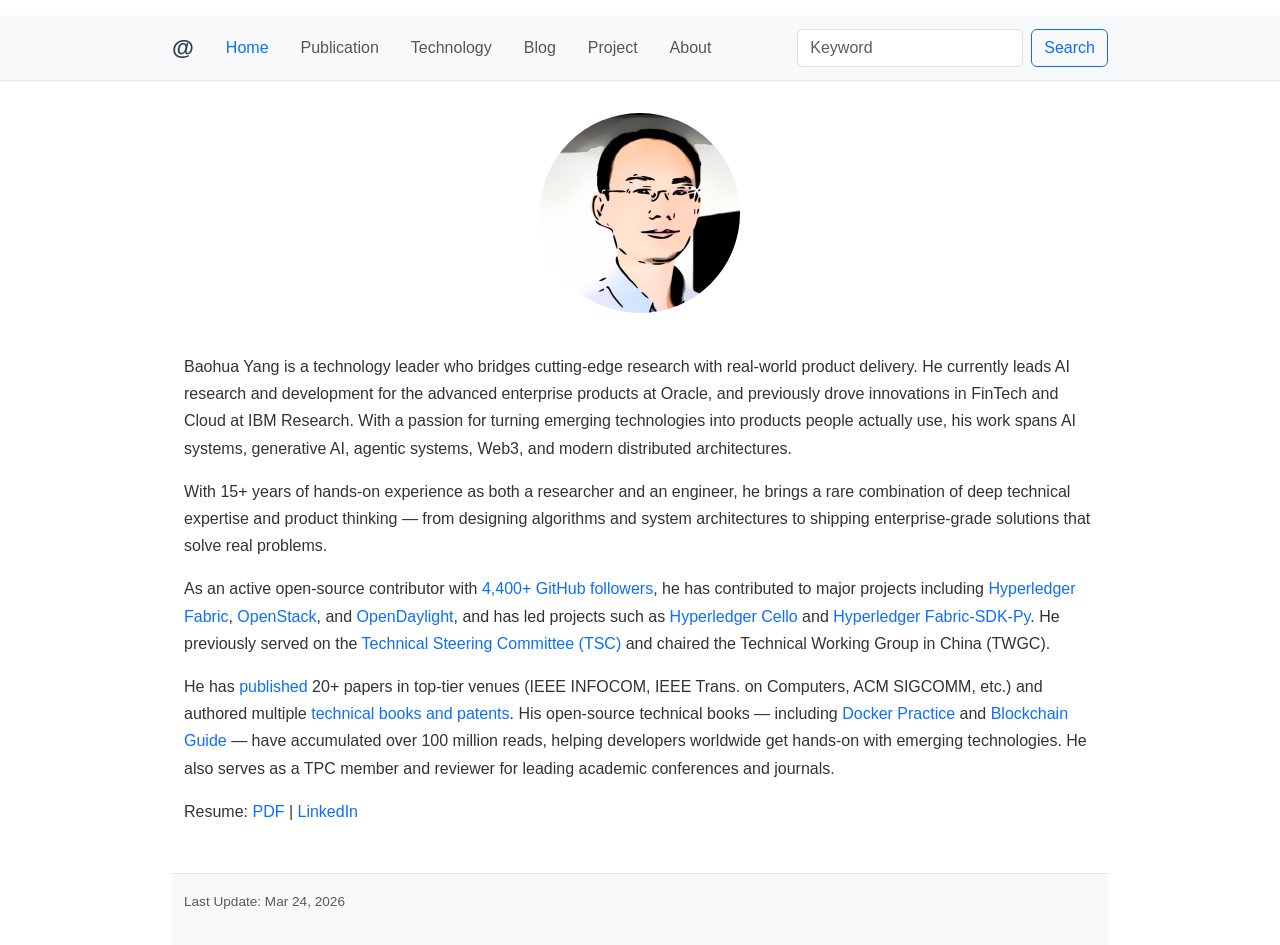
==== index.html @ 92fc4383 "Minor update" ====
<!DOCTYPE html>
<html lang="en">

<head>

    <meta charset="utf-8">
    <meta http-equiv="X-UA-Compatible" content="IE=edge">
    <meta name="viewport" content="width=device-width, initial-scale=1">
    <meta name="description" content="Baohua Yang - Bridging research and product innovation in AI, Agentic Systems, Blockchain and Fintech">
    <meta name="author" content="Baohua Yang">

    <title>Baohua Yang - AI, Product & Engineering</title>

    <!-- Bootstrap 5 CSS -->
    <link href="https://cdn.jsdelivr.net/npm/bootstrap@5.3.2/dist/css/bootstrap.min.css" rel="stylesheet"
        integrity="sha384-T3c6CoIi6uLrA9TneNEoa7RxnatzjcDSCmG1MXxSR1GAsXEV/Dwwykc2MPK8M2HN" crossorigin="anonymous">

    <!-- Custom styles for this template -->
    <link href="navbar.css" rel="stylesheet">
    <!-- Custom styles for this template -->
    <link href="sticky-footer-navbar.css" rel="stylesheet">

</head>

<!-- The #page-top ID is part of the scrolling feature - the data-bs-spy and data-bs-target are part of the built-in Bootstrap scrollspy function -->

<body id="page-top" data-bs-spy="scroll" data-bs-target="#navbar">

    <!-- Static navbar -->
    <nav class="navbar navbar-expand-lg navbar-light bg-light">
        <div class="container">
            <a class="navbar-brand" href="#">@</a>
            <button class="navbar-toggler" type="button" data-bs-toggle="collapse" data-bs-target="#navbar"
                aria-controls="navbar" aria-expanded="false" aria-label="Toggle navigation">
                <span class="navbar-toggler-icon"></span>
            </button>
            <div id="navbar" class="collapse navbar-collapse">
                <ul class="navbar-nav me-auto mb-2 mb-lg-0">
                    <li class="nav-item"><a class="nav-link active" aria-current="page" href="index.html">Home</a></li>
                    <li class="nav-item"><a class="nav-link" href="publication.html">Publication</a></li>
                    <li class="nav-item"><a class="nav-link" href="tech.html">Technology</a></li>
                    <li class="nav-item"><a class="nav-link" href="https://yeasy.blogspot.com/" target="_blank">Blog</a>
                    </li>
                    <li class="nav-item"><a class="nav-link" href="https://github.com/yeasy" target="_blank">Project</a>
                    </li>
                    <li class="nav-item"><a class="nav-link" href="about.html">About</a></li>
                </ul>
                <form class="d-flex" role="search" action="https://www.google.com/search" method="GET" target="_blank">
                    <input type="hidden" name="sitesearch" value="yeasy.github.io">
                    <input class="form-control me-2" type="search" name="q" placeholder="Keyword" aria-label="Search">
                    <button class="btn btn-outline-success" type="submit">Search</button>
                </form>
            </div><!--/.nav-collapse -->
        </div><!--/.container-fluid -->
    </nav>

    <!-- Begin page content -->
    <div class="container">
        <div class="page-header">
            <img src="img/me.png" class="img-fluid">
        </div>
        <div class="container">
            <p>
                Baohua Yang is a technology leader who bridges cutting-edge research with real-world product delivery. He currently leads AI research and development for the advanced enterprise products at Oracle, and previously drove innovations in FinTech and Cloud at IBM Research. With a passion for turning emerging technologies into products people actually use, his work spans AI systems, generative AI, agentic systems, Web3, and modern distributed architectures.
            </p>
            <p>
                With 15+ years of hands-on experience as both a researcher and an engineer, he brings a rare combination of deep technical expertise and product thinking — from designing algorithms and system architectures to shipping enterprise-grade solutions that solve real problems.
            </p>
            <p>
                As an active open-source contributor with <a href="https://github.com/yeasy">4,400+ GitHub followers</a>, he has contributed to major projects including <a href="https://www.hyperledger.org">Hyperledger Fabric</a>, <a href="https://openstack.org">OpenStack</a>, and <a href="https://opendaylight.org">OpenDaylight</a>, and has led projects such as <a href="https://github.com/hyperledger/cello">Hyperledger Cello</a> and <a href="https://github.com/hyperledger/fabric-sdk-py">Hyperledger Fabric-SDK-Py</a>. He previously served on the <a href="https://www.hyperledger.org/about/leadership">Technical Steering Committee (TSC)</a> and chaired the Technical Working Group in China (TWGC).
            </p>
            <p>
                He has <a href="https://scholar.google.com/citations?user=Lu8ceFIAAAAJ">published</a> 20+ papers in top-tier venues (IEEE INFOCOM, IEEE Trans. on Computers, ACM SIGCOMM, etc.) and authored multiple <a href="publication.html">technical books and patents</a>. His open-source technical books — including <a href="https://github.com/yeasy/docker_practice">Docker Practice</a> and <a href="https://github.com/yeasy/blockchain_guide">Blockchain Guide</a> — have accumulated over 100 million reads, helping developers worldwide get hands-on with emerging technologies. He also serves as a TPC member and reviewer for leading academic conferences and journals.
            </p>
            <p>
                Resume: <a href="personal/cv_en.pdf">PDF</a> | <a href="https://www.linkedin.com/in/baohua">LinkedIn</a>
            </p>
        </div>
        <footer class="footer mt-auto py-3 bg-light">
            <div class="container">
                <p class="text-muted">Last Update: Mar 24, 2026</p>
            </div>
            <div class="container">
                <!-- Start of StatCounter Code -->
                <script type="text/javascript">
                    var sc_project = 4818950; var sc_invisible = 0; var sc_partition = 54; var sc_click_stat = 1; var sc_security = "b75e3067"; </script>
                <script type="text/javascript" src="https://www.statcounter.com/counter/counter.js" async></script>
                <noscript>
                    <div class="statcounter"><a title="customisable counter"
                            href="https://www.statcounter.com/free_hit_counter.html" target="_blank"><img
                                class="statcounter" src="https://c.statcounter.com/4818950/0/b75e3067/0/" alt="customisable
counter"></a></div>
                </noscript>
                <!-- End of StatCounter Code -->
            </div>
        </footer>
    </div>

    <!-- Bootstrap 5 Bundle with Popper -->
    <script src="https://cdn.jsdelivr.net/npm/bootstrap@5.3.2/dist/js/bootstrap.bundle.min.js"
        integrity="sha384-C6RzsynM9kWDrMNeT87bh95OGNyZPhcTNXj1NW7RuBCsyN/o0jlpcV8Qyq46cDfL"
        crossorigin="anonymous"></script>

</body>

</html>
---- navbar.css ----
/* Custom navbar styles */
.navbar {
    border-bottom: 1px solid #e7e7e7;
    box-shadow: 0 1px 3px rgba(0, 0, 0, 0.05);
}

.navbar-brand {
    font-weight: 700;
    font-size: 1.4rem;
    color: #2c3e50 !important;
}

.nav-link {
    font-weight: 500;
    color: #555 !important;
    transition: color 0.2s ease;
    padding: 0.5rem 1rem !important;
}

.nav-link:hover,
.nav-link.active {
    color: #0d6efd !important;
}

.navbar .btn-outline-success {
    border-color: #0d6efd;
    color: #0d6efd;
}

.navbar .btn-outline-success:hover {
    background-color: #0d6efd;
    color: #fff;
}
---- sticky-footer-navbar.css ----
/* Sticky footer and general page styles */
html {
    position: relative;
    min-height: 100%;
}

body {
    font-family: -apple-system, BlinkMacSystemFont, "Segoe UI", Roboto, "Helvetica Neue", Arial, sans-serif;
    color: #333;
    line-height: 1.7;
    padding-top: 1rem;
}

/* Main content area */
.container {
    max-width: 960px;
}

.page-header {
    padding: 2rem 0 1rem;
}

.page-header img {
    max-width: 200px;
    border-radius: 50%;
    display: block;
    margin: 0 auto 1.5rem;
}

/* Cards */
.card {
    border-radius: 8px;
    box-shadow: 0 2px 8px rgba(0, 0, 0, 0.06);
    transition: box-shadow 0.2s ease;
}

.card:hover {
    box-shadow: 0 4px 16px rgba(0, 0, 0, 0.1);
}

.card-header h2 {
    margin: 0;
    font-size: 1.4rem;
    font-weight: 600;
}

.card-body strong {
    color: #2c3e50;
}

.card-body ul {
    margin-bottom: 1rem;
}

/* Links */
a {
    color: #0d6efd;
    text-decoration: none;
    transition: color 0.2s ease;
}

a:hover {
    color: #0a58ca;
    text-decoration: underline;
}

/* Buttons */
.btn-xs {
    padding: 0.15rem 0.5rem;
    font-size: 0.8rem;
}

/* Footer */
.footer {
    margin-top: 3rem !important;
    border-top: 1px solid #e7e7e7;
}

.footer .text-muted {
    font-size: 0.85rem;
}

/* Blockquotes / italics intro */
.container > p > i {
    font-size: 1.1rem;
    color: #6c757d;
    display: block;
    padding: 0.5rem 0 1rem;
    border-left: 3px solid #0d6efd;
    padding-left: 1rem;
}

/* Address styling in About page */
address {
    font-style: normal;
    line-height: 1.8;
}

/* Responsive adjustments */
@media (max-width: 768px) {
    .page-header img {
        max-width: 150px;
    }

    .card-header h2 {
        font-size: 1.2rem;
    }
}
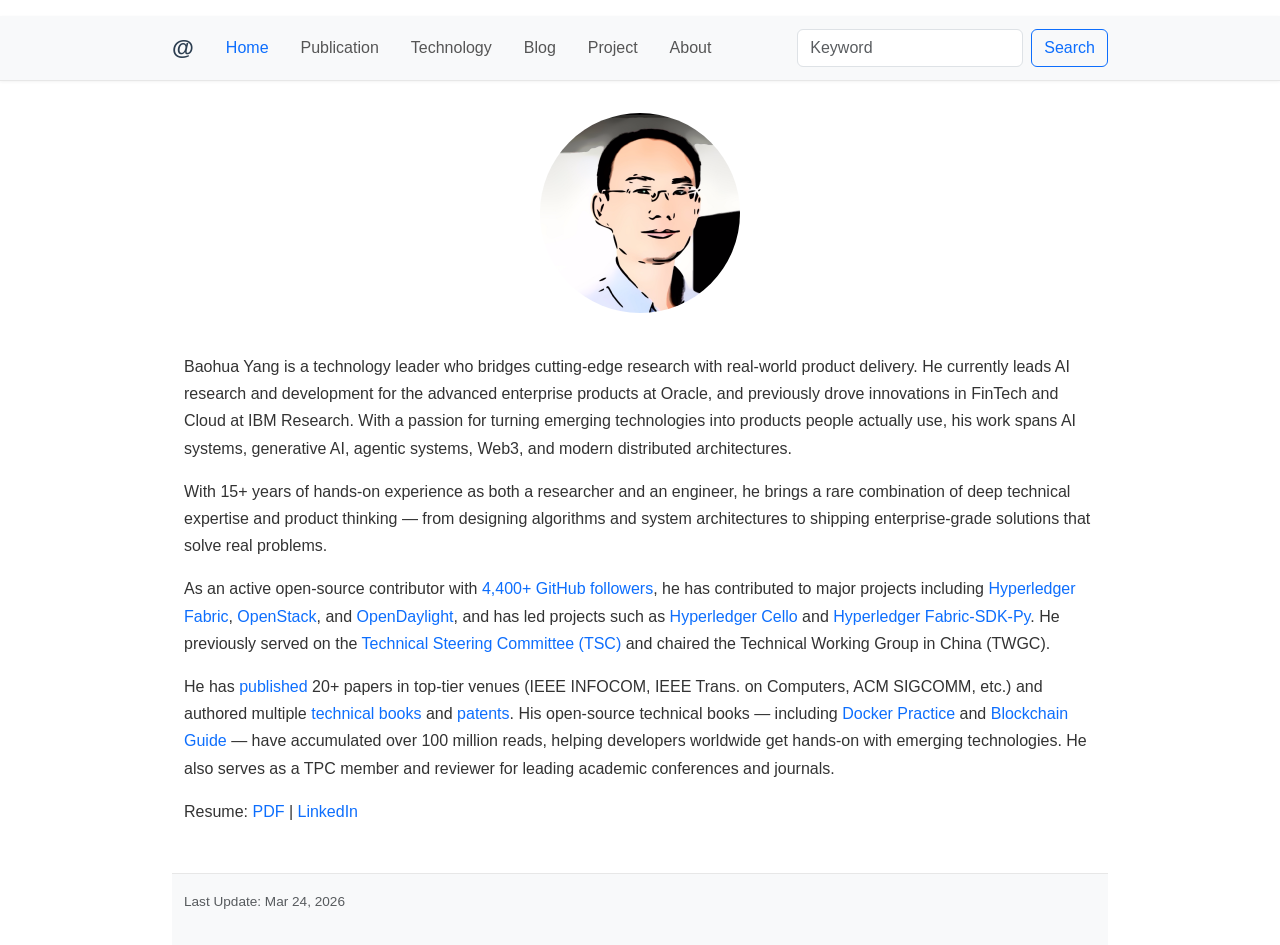
==== commit a54fe53f: "Add patent list with verified grant numbers" ====
--- a/index.html
+++ b/index.html
@@ -70,7 +70,7 @@
                 As an active open-source contributor with <a href="https://github.com/yeasy">4,400+ GitHub followers</a>, he has contributed to major projects including <a href="https://www.hyperledger.org">Hyperledger Fabric</a>, <a href="https://openstack.org">OpenStack</a>, and <a href="https://opendaylight.org">OpenDaylight</a>, and has led projects such as <a href="https://github.com/hyperledger/cello">Hyperledger Cello</a> and <a href="https://github.com/hyperledger/fabric-sdk-py">Hyperledger Fabric-SDK-Py</a>. He previously served on the <a href="https://www.hyperledger.org/about/leadership">Technical Steering Committee (TSC)</a> and chaired the Technical Working Group in China (TWGC).
             </p>
             <p>
-                He has <a href="https://scholar.google.com/citations?user=Lu8ceFIAAAAJ">published</a> 20+ papers in top-tier venues (IEEE INFOCOM, IEEE Trans. on Computers, ACM SIGCOMM, etc.) and authored multiple <a href="publication.html">technical books and patents</a>. His open-source technical books — including <a href="https://github.com/yeasy/docker_practice">Docker Practice</a> and <a href="https://github.com/yeasy/blockchain_guide">Blockchain Guide</a> — have accumulated over 100 million reads, helping developers worldwide get hands-on with emerging technologies. He also serves as a TPC member and reviewer for leading academic conferences and journals.
+                He has <a href="https://scholar.google.com/citations?user=Lu8ceFIAAAAJ">published</a> 20+ papers in top-tier venues (IEEE INFOCOM, IEEE Trans. on Computers, ACM SIGCOMM, etc.) and authored multiple <a href="publication.html">technical books</a> and <a href="patents.html">patents</a>. His open-source technical books — including <a href="https://github.com/yeasy/docker_practice">Docker Practice</a> and <a href="https://github.com/yeasy/blockchain_guide">Blockchain Guide</a> — have accumulated over 100 million reads, helping developers worldwide get hands-on with emerging technologies. He also serves as a TPC member and reviewer for leading academic conferences and journals.
             </p>
             <p>
                 Resume: <a href="personal/cv_en.pdf">PDF</a> | <a href="https://www.linkedin.com/in/baohua">LinkedIn</a>
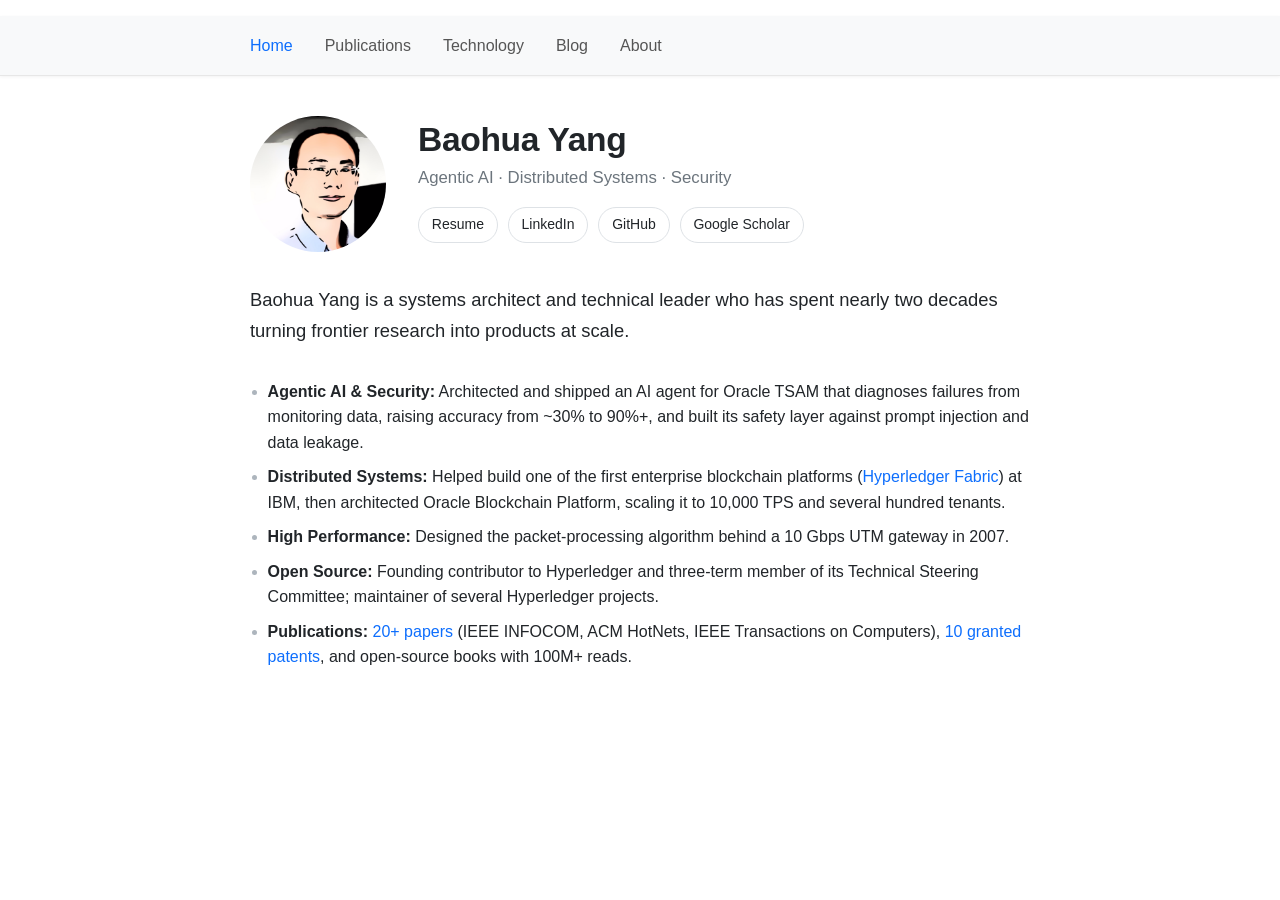
==== commit 28944ebf: "Rewrite homepage bio, update resume, move patents to publications, and tidy site navigation" ====
--- a/index.html
+++ b/index.html
@@ -6,10 +6,16 @@
     <meta charset="utf-8">
     <meta http-equiv="X-UA-Compatible" content="IE=edge">
     <meta name="viewport" content="width=device-width, initial-scale=1">
-    <meta name="description" content="Baohua Yang - Bridging research and product innovation in AI, Agentic Systems, Blockchain and Fintech">
+    <meta name="description" content="Baohua Yang is a systems architect and technical leader in agentic AI, distributed systems, and security.">
     <meta name="author" content="Baohua Yang">
+    <meta property="og:type" content="profile">
+    <meta property="og:title" content="Baohua Yang - Systems Architect &amp; Technical Leader">
+    <meta property="og:description" content="Systems architect and technical leader who has spent nearly two decades turning frontier research into products at scale.">
+    <meta property="og:url" content="https://yeasy.github.io/">
+    <meta property="og:image" content="https://yeasy.github.io/img/me.png">
+    <meta name="twitter:card" content="summary">
 
-    <title>Baohua Yang - AI, Product & Engineering</title>
+    <title>Baohua Yang - Systems Architect &amp; Technical Leader</title>
 
     <!-- Bootstrap 5 CSS -->
     <link href="https://cdn.jsdelivr.net/npm/bootstrap@5.3.2/dist/css/bootstrap.min.css" rel="stylesheet"
@@ -19,7 +25,26 @@
     <link href="navbar.css" rel="stylesheet">
     <!-- Custom styles for this template -->
     <link href="sticky-footer-navbar.css" rel="stylesheet">
+    <link rel="icon" href="favicon.svg" type="image/svg+xml">
 
+    <style>
+        .profile { max-width: 780px; margin: 2.5rem auto 3rem; color: #212529; }
+        .profile-head { display: flex; align-items: center; gap: 2rem; margin-bottom: 2rem; }
+        .profile-head .avatar { width: 136px; height: 136px; border-radius: 50%; object-fit: cover; flex-shrink: 0; }
+        .profile-head h1 { font-size: 2.1rem; font-weight: 600; letter-spacing: -.01em; margin: 0 0 .25rem; }
+        .profile-head .tagline { color: #6c757d; font-size: 1.05rem; margin: 0 0 .9rem; }
+        .profile-head .tagline span { white-space: nowrap; }
+        .profile-links a { display: inline-block; font-size: .875rem; padding: .3rem .8rem; margin: 0 .35rem .35rem 0;
+            border: 1px solid #dee2e6; border-radius: 999px; color: #212529; text-decoration: none; }
+        .profile-links a:hover { border-color: #0d6efd; color: #0d6efd; }
+        .profile .summary { font-size: 1.15rem; line-height: 1.7; margin-bottom: 2rem; }
+        .highlights { padding-left: 1.1rem; margin: 0; }
+        .highlights li { margin-bottom: .55rem; line-height: 1.6; }
+        .highlights li::marker { color: #adb5bd; }
+        @media (max-width: 640px) {
+            .profile-head { flex-direction: column; text-align: center; gap: 1rem; }
+        }
+    </style>
 </head>
 
 <!-- The #page-top ID is part of the scrolling feature - the data-bs-spy and data-bs-target are part of the built-in Bootstrap scrollspy function -->
@@ -29,61 +54,55 @@
     <!-- Static navbar -->
     <nav class="navbar navbar-expand-lg navbar-light bg-light">
         <div class="container">
-            <a class="navbar-brand" href="#">@</a>
-            <button class="navbar-toggler" type="button" data-bs-toggle="collapse" data-bs-target="#navbar"
+            <button class="navbar-toggler ms-auto" type="button" data-bs-toggle="collapse" data-bs-target="#navbar"
                 aria-controls="navbar" aria-expanded="false" aria-label="Toggle navigation">
                 <span class="navbar-toggler-icon"></span>
             </button>
             <div id="navbar" class="collapse navbar-collapse">
                 <ul class="navbar-nav me-auto mb-2 mb-lg-0">
                     <li class="nav-item"><a class="nav-link active" aria-current="page" href="index.html">Home</a></li>
-                    <li class="nav-item"><a class="nav-link" href="publication.html">Publication</a></li>
+                    <li class="nav-item"><a class="nav-link" href="publication.html">Publications</a></li>
                     <li class="nav-item"><a class="nav-link" href="tech.html">Technology</a></li>
-                    <li class="nav-item"><a class="nav-link" href="https://yeasy.blogspot.com/" target="_blank">Blog</a>
-                    </li>
-                    <li class="nav-item"><a class="nav-link" href="https://github.com/yeasy" target="_blank">Project</a>
+                    <li class="nav-item"><a class="nav-link" href="https://yeasy.blogspot.com/" target="_blank" rel="noopener">Blog</a>
                     </li>
                     <li class="nav-item"><a class="nav-link" href="about.html">About</a></li>
                 </ul>
-                <form class="d-flex" role="search" action="https://www.google.com/search" method="GET" target="_blank">
-                    <input type="hidden" name="sitesearch" value="yeasy.github.io">
-                    <input class="form-control me-2" type="search" name="q" placeholder="Keyword" aria-label="Search">
-                    <button class="btn btn-outline-success" type="submit">Search</button>
-                </form>
             </div><!--/.nav-collapse -->
         </div><!--/.container-fluid -->
     </nav>
 
     <!-- Begin page content -->
     <div class="container">
-        <div class="page-header">
-            <img src="img/me.png" class="img-fluid">
+        <div class="profile">
+            <header class="profile-head">
+                <img src="img/me.png" class="avatar" alt="Baohua Yang">
+                <div>
+                    <h1>Baohua Yang</h1>
+                    <p class="tagline"><span>Agentic AI</span> &middot; <span>Distributed Systems</span> &middot; <span>Security</span></p>
+                    <div class="profile-links">
+                        <a href="personal/cv_en.pdf" target="_blank" rel="noopener">Resume</a>
+                        <a href="https://www.linkedin.com/in/baohua" target="_blank" rel="noopener">LinkedIn</a>
+                        <a href="https://github.com/yeasy" target="_blank" rel="noopener">GitHub</a>
+                        <a href="https://scholar.google.com/citations?user=Lu8ceFIAAAAJ" target="_blank" rel="noopener">Google Scholar</a>
+                    </div>
+                </div>
+            </header>
+            <p class="summary">
+                Baohua Yang is a systems architect and technical leader who has spent nearly two decades turning frontier research into products at scale.
+            </p>
+            <ul class="highlights">
+                <li><strong>Agentic AI &amp; Security:</strong> Architected and shipped an AI agent for Oracle TSAM that diagnoses failures from monitoring data, raising accuracy from ~30% to 90%+, and built its safety layer against prompt injection and data leakage.</li>
+                <li><strong>Distributed Systems:</strong> Helped build one of the first enterprise blockchain platforms (<a href="https://www.lfdecentralizedtrust.org/projects/fabric" target="_blank" rel="noopener">Hyperledger Fabric</a>) at IBM, then architected Oracle Blockchain Platform, scaling it to 10,000 TPS and several hundred tenants.</li>
+                <li><strong>High Performance:</strong> Designed the packet-processing algorithm behind a 10 Gbps UTM gateway in 2007.</li>
+                <li><strong>Open Source:</strong> Founding contributor to Hyperledger and three-term member of its Technical Steering Committee; maintainer of several Hyperledger projects.</li>
+                <li><strong>Publications:</strong> <a href="publication.html#papers">20+ papers</a> (IEEE INFOCOM, ACM HotNets, IEEE Transactions on Computers), <a href="publication.html#patents">10 granted patents</a>, and open-source books with 100M+ reads.</li>
+            </ul>
         </div>
-        <div class="container">
-            <p>
-                Baohua Yang is a technology leader who bridges cutting-edge research with real-world product delivery. He currently leads AI research and development for the advanced enterprise products at Oracle, and previously drove innovations in FinTech and Cloud at IBM Research. With a passion for turning emerging technologies into products people actually use, his work spans AI systems, generative AI, agentic systems, Web3, and modern distributed architectures.
-            </p>
-            <p>
-                With 15+ years of hands-on experience as both a researcher and an engineer, he brings a rare combination of deep technical expertise and product thinking — from designing algorithms and system architectures to shipping enterprise-grade solutions that solve real problems.
-            </p>
-            <p>
-                As an active open-source contributor with <a href="https://github.com/yeasy">4,400+ GitHub followers</a>, he has contributed to major projects including <a href="https://www.hyperledger.org">Hyperledger Fabric</a>, <a href="https://openstack.org">OpenStack</a>, and <a href="https://opendaylight.org">OpenDaylight</a>, and has led projects such as <a href="https://github.com/hyperledger/cello">Hyperledger Cello</a> and <a href="https://github.com/hyperledger/fabric-sdk-py">Hyperledger Fabric-SDK-Py</a>. He previously served on the <a href="https://www.hyperledger.org/about/leadership">Technical Steering Committee (TSC)</a> and chaired the Technical Working Group in China (TWGC).
-            </p>
-            <p>
-                He has <a href="https://scholar.google.com/citations?user=Lu8ceFIAAAAJ">published</a> 20+ papers in top-tier venues (IEEE INFOCOM, IEEE Trans. on Computers, ACM SIGCOMM, etc.) and authored multiple <a href="publication.html">technical books</a> and <a href="patents.html">patents</a>. His open-source technical books — including <a href="https://github.com/yeasy/docker_practice">Docker Practice</a> and <a href="https://github.com/yeasy/blockchain_guide">Blockchain Guide</a> — have accumulated over 100 million reads, helping developers worldwide get hands-on with emerging technologies. He also serves as a TPC member and reviewer for leading academic conferences and journals.
-            </p>
-            <p>
-                Resume: <a href="personal/cv_en.pdf">PDF</a> | <a href="https://www.linkedin.com/in/baohua">LinkedIn</a>
-            </p>
-        </div>
-        <footer class="footer mt-auto py-3 bg-light">
-            <div class="container">
-                <p class="text-muted">Last Update: Mar 24, 2026</p>
-            </div>
+        <footer>
             <div class="container">
                 <!-- Start of StatCounter Code -->
                 <script type="text/javascript">
-                    var sc_project = 4818950; var sc_invisible = 0; var sc_partition = 54; var sc_click_stat = 1; var sc_security = "b75e3067"; </script>
+                    var sc_project = 4818950; var sc_invisible = 1; var sc_partition = 54; var sc_click_stat = 1; var sc_security = "b75e3067"; </script>
                 <script type="text/javascript" src="https://www.statcounter.com/counter/counter.js" async></script>
                 <noscript>
                     <div class="statcounter"><a title="customisable counter"
--- a/navbar.css
+++ b/navbar.css
@@ -2,12 +2,6 @@
 .navbar {
     border-bottom: 1px solid #e7e7e7;
     box-shadow: 0 1px 3px rgba(0, 0, 0, 0.05);
-}
-
-.navbar-brand {
-    font-weight: 700;
-    font-size: 1.4rem;
-    color: #2c3e50 !important;
 }
 
 .nav-link {
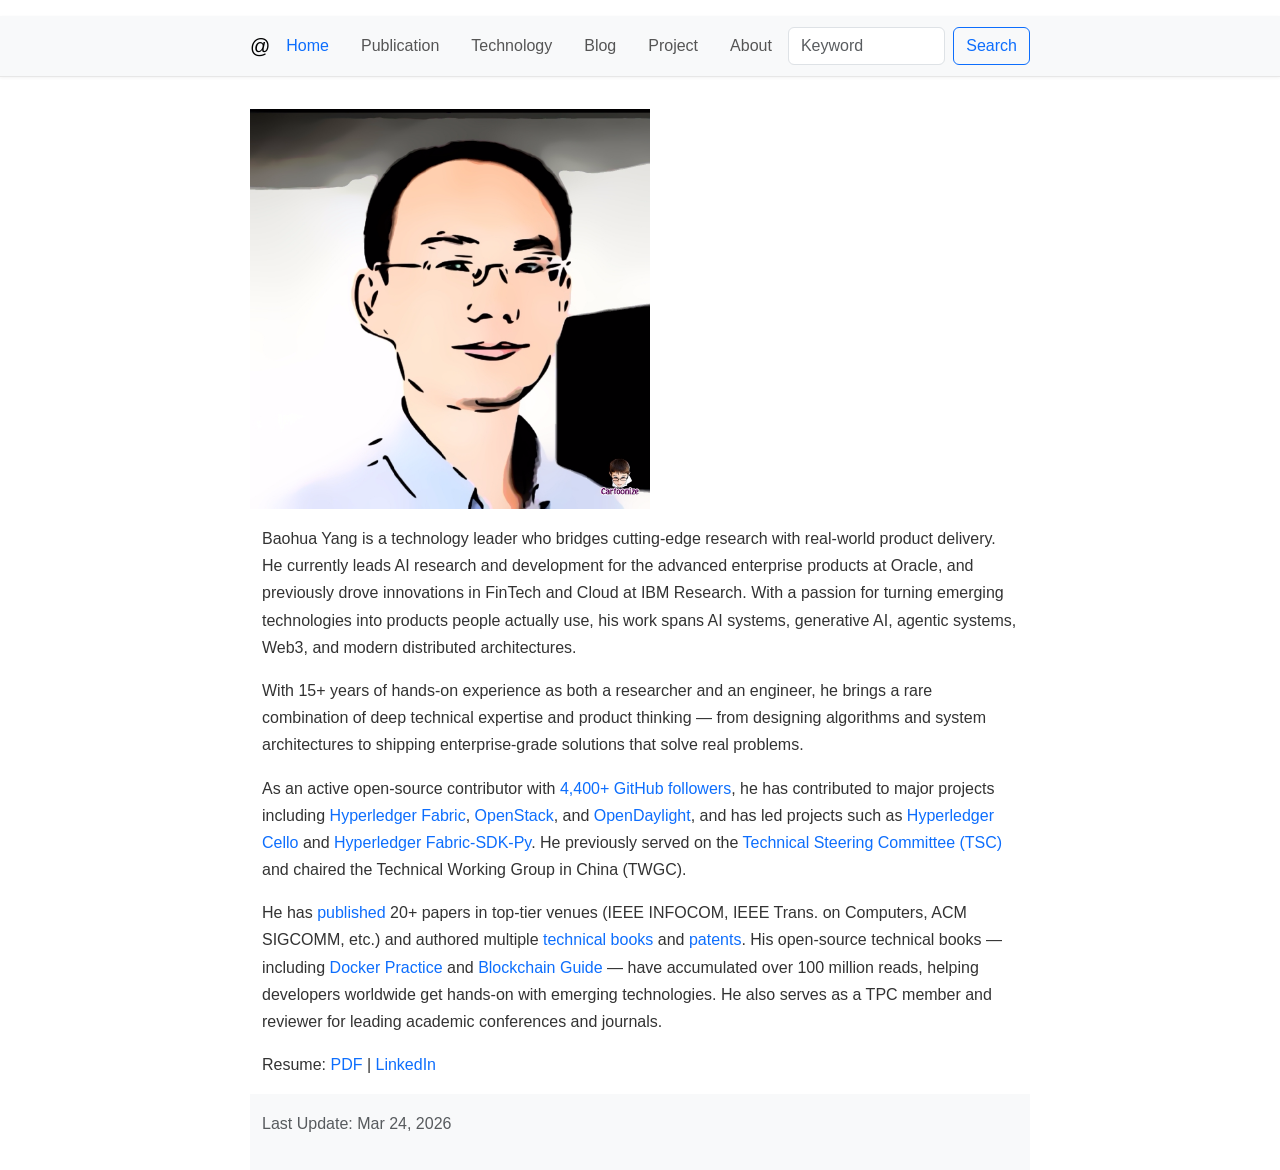
==== commit 769f8ac7: "Integrate patent list into publications page" ====
--- a/index.html
+++ b/index.html
@@ -6,16 +6,10 @@
     <meta charset="utf-8">
     <meta http-equiv="X-UA-Compatible" content="IE=edge">
     <meta name="viewport" content="width=device-width, initial-scale=1">
-    <meta name="description" content="Baohua Yang is a systems architect and technical leader in agentic AI, distributed systems, and security.">
+    <meta name="description" content="Baohua Yang - Bridging research and product innovation in AI, Agentic Systems, Blockchain and Fintech">
     <meta name="author" content="Baohua Yang">
-    <meta property="og:type" content="profile">
-    <meta property="og:title" content="Baohua Yang - Systems Architect &amp; Technical Leader">
-    <meta property="og:description" content="Systems architect and technical leader who has spent nearly two decades turning frontier research into products at scale.">
-    <meta property="og:url" content="https://yeasy.github.io/">
-    <meta property="og:image" content="https://yeasy.github.io/img/me.png">
-    <meta name="twitter:card" content="summary">
 
-    <title>Baohua Yang - Systems Architect &amp; Technical Leader</title>
+    <title>Baohua Yang - AI, Product & Engineering</title>
 
     <!-- Bootstrap 5 CSS -->
     <link href="https://cdn.jsdelivr.net/npm/bootstrap@5.3.2/dist/css/bootstrap.min.css" rel="stylesheet"
@@ -25,26 +19,7 @@
     <link href="navbar.css" rel="stylesheet">
     <!-- Custom styles for this template -->
     <link href="sticky-footer-navbar.css" rel="stylesheet">
-    <link rel="icon" href="favicon.svg" type="image/svg+xml">
 
-    <style>
-        .profile { max-width: 780px; margin: 2.5rem auto 3rem; color: #212529; }
-        .profile-head { display: flex; align-items: center; gap: 2rem; margin-bottom: 2rem; }
-        .profile-head .avatar { width: 136px; height: 136px; border-radius: 50%; object-fit: cover; flex-shrink: 0; }
-        .profile-head h1 { font-size: 2.1rem; font-weight: 600; letter-spacing: -.01em; margin: 0 0 .25rem; }
-        .profile-head .tagline { color: #6c757d; font-size: 1.05rem; margin: 0 0 .9rem; }
-        .profile-head .tagline span { white-space: nowrap; }
-        .profile-links a { display: inline-block; font-size: .875rem; padding: .3rem .8rem; margin: 0 .35rem .35rem 0;
-            border: 1px solid #dee2e6; border-radius: 999px; color: #212529; text-decoration: none; }
-        .profile-links a:hover { border-color: #0d6efd; color: #0d6efd; }
-        .profile .summary { font-size: 1.15rem; line-height: 1.7; margin-bottom: 2rem; }
-        .highlights { padding-left: 1.1rem; margin: 0; }
-        .highlights li { margin-bottom: .55rem; line-height: 1.6; }
-        .highlights li::marker { color: #adb5bd; }
-        @media (max-width: 640px) {
-            .profile-head { flex-direction: column; text-align: center; gap: 1rem; }
-        }
-    </style>
 </head>
 
 <!-- The #page-top ID is part of the scrolling feature - the data-bs-spy and data-bs-target are part of the built-in Bootstrap scrollspy function -->
@@ -54,55 +29,61 @@
     <!-- Static navbar -->
     <nav class="navbar navbar-expand-lg navbar-light bg-light">
         <div class="container">
-            <button class="navbar-toggler ms-auto" type="button" data-bs-toggle="collapse" data-bs-target="#navbar"
+            <a class="navbar-brand" href="#">@</a>
+            <button class="navbar-toggler" type="button" data-bs-toggle="collapse" data-bs-target="#navbar"
                 aria-controls="navbar" aria-expanded="false" aria-label="Toggle navigation">
                 <span class="navbar-toggler-icon"></span>
             </button>
             <div id="navbar" class="collapse navbar-collapse">
                 <ul class="navbar-nav me-auto mb-2 mb-lg-0">
                     <li class="nav-item"><a class="nav-link active" aria-current="page" href="index.html">Home</a></li>
-                    <li class="nav-item"><a class="nav-link" href="publication.html">Publications</a></li>
+                    <li class="nav-item"><a class="nav-link" href="publication.html">Publication</a></li>
                     <li class="nav-item"><a class="nav-link" href="tech.html">Technology</a></li>
-                    <li class="nav-item"><a class="nav-link" href="https://yeasy.blogspot.com/" target="_blank" rel="noopener">Blog</a>
+                    <li class="nav-item"><a class="nav-link" href="https://yeasy.blogspot.com/" target="_blank">Blog</a>
+                    </li>
+                    <li class="nav-item"><a class="nav-link" href="https://github.com/yeasy" target="_blank">Project</a>
                     </li>
                     <li class="nav-item"><a class="nav-link" href="about.html">About</a></li>
                 </ul>
+                <form class="d-flex" role="search" action="https://www.google.com/search" method="GET" target="_blank">
+                    <input type="hidden" name="sitesearch" value="yeasy.github.io">
+                    <input class="form-control me-2" type="search" name="q" placeholder="Keyword" aria-label="Search">
+                    <button class="btn btn-outline-success" type="submit">Search</button>
+                </form>
             </div><!--/.nav-collapse -->
         </div><!--/.container-fluid -->
     </nav>
 
     <!-- Begin page content -->
     <div class="container">
-        <div class="profile">
-            <header class="profile-head">
-                <img src="img/me.png" class="avatar" alt="Baohua Yang">
-                <div>
-                    <h1>Baohua Yang</h1>
-                    <p class="tagline"><span>Agentic AI</span> &middot; <span>Distributed Systems</span> &middot; <span>Security</span></p>
-                    <div class="profile-links">
-                        <a href="personal/cv_en.pdf" target="_blank" rel="noopener">Resume</a>
-                        <a href="https://www.linkedin.com/in/baohua" target="_blank" rel="noopener">LinkedIn</a>
-                        <a href="https://github.com/yeasy" target="_blank" rel="noopener">GitHub</a>
-                        <a href="https://scholar.google.com/citations?user=Lu8ceFIAAAAJ" target="_blank" rel="noopener">Google Scholar</a>
-                    </div>
-                </div>
-            </header>
-            <p class="summary">
-                Baohua Yang is a systems architect and technical leader who has spent nearly two decades turning frontier research into products at scale.
+        <div class="page-header">
+            <img src="img/me.png" class="img-fluid">
+        </div>
+        <div class="container">
+            <p>
+                Baohua Yang is a technology leader who bridges cutting-edge research with real-world product delivery. He currently leads AI research and development for the advanced enterprise products at Oracle, and previously drove innovations in FinTech and Cloud at IBM Research. With a passion for turning emerging technologies into products people actually use, his work spans AI systems, generative AI, agentic systems, Web3, and modern distributed architectures.
             </p>
-            <ul class="highlights">
-                <li><strong>Agentic AI &amp; Security:</strong> Architected and shipped an AI agent for Oracle TSAM that diagnoses failures from monitoring data, raising accuracy from ~30% to 90%+, and built its safety layer against prompt injection and data leakage.</li>
-                <li><strong>Distributed Systems:</strong> Helped build one of the first enterprise blockchain platforms (<a href="https://www.lfdecentralizedtrust.org/projects/fabric" target="_blank" rel="noopener">Hyperledger Fabric</a>) at IBM, then architected Oracle Blockchain Platform, scaling it to 10,000 TPS and several hundred tenants.</li>
-                <li><strong>High Performance:</strong> Designed the packet-processing algorithm behind a 10 Gbps UTM gateway in 2007.</li>
-                <li><strong>Open Source:</strong> Founding contributor to Hyperledger and three-term member of its Technical Steering Committee; maintainer of several Hyperledger projects.</li>
-                <li><strong>Publications:</strong> <a href="publication.html#papers">20+ papers</a> (IEEE INFOCOM, ACM HotNets, IEEE Transactions on Computers), <a href="publication.html#patents">10 granted patents</a>, and open-source books with 100M+ reads.</li>
-            </ul>
+            <p>
+                With 15+ years of hands-on experience as both a researcher and an engineer, he brings a rare combination of deep technical expertise and product thinking — from designing algorithms and system architectures to shipping enterprise-grade solutions that solve real problems.
+            </p>
+            <p>
+                As an active open-source contributor with <a href="https://github.com/yeasy">4,400+ GitHub followers</a>, he has contributed to major projects including <a href="https://www.hyperledger.org">Hyperledger Fabric</a>, <a href="https://openstack.org">OpenStack</a>, and <a href="https://opendaylight.org">OpenDaylight</a>, and has led projects such as <a href="https://github.com/hyperledger/cello">Hyperledger Cello</a> and <a href="https://github.com/hyperledger/fabric-sdk-py">Hyperledger Fabric-SDK-Py</a>. He previously served on the <a href="https://www.hyperledger.org/about/leadership">Technical Steering Committee (TSC)</a> and chaired the Technical Working Group in China (TWGC).
+            </p>
+            <p>
+                He has <a href="https://scholar.google.com/citations?user=Lu8ceFIAAAAJ">published</a> 20+ papers in top-tier venues (IEEE INFOCOM, IEEE Trans. on Computers, ACM SIGCOMM, etc.) and authored multiple <a href="publication.html">technical books</a> and <a href="publication.html#patents">patents</a>. His open-source technical books — including <a href="https://github.com/yeasy/docker_practice">Docker Practice</a> and <a href="https://github.com/yeasy/blockchain_guide">Blockchain Guide</a> — have accumulated over 100 million reads, helping developers worldwide get hands-on with emerging technologies. He also serves as a TPC member and reviewer for leading academic conferences and journals.
+            </p>
+            <p>
+                Resume: <a href="personal/cv_en.pdf">PDF</a> | <a href="https://www.linkedin.com/in/baohua">LinkedIn</a>
+            </p>
         </div>
-        <footer>
+        <footer class="footer mt-auto py-3 bg-light">
+            <div class="container">
+                <p class="text-muted">Last Update: Mar 24, 2026</p>
+            </div>
             <div class="container">
                 <!-- Start of StatCounter Code -->
                 <script type="text/javascript">
-                    var sc_project = 4818950; var sc_invisible = 1; var sc_partition = 54; var sc_click_stat = 1; var sc_security = "b75e3067"; </script>
+                    var sc_project = 4818950; var sc_invisible = 0; var sc_partition = 54; var sc_click_stat = 1; var sc_security = "b75e3067"; </script>
                 <script type="text/javascript" src="https://www.statcounter.com/counter/counter.js" async></script>
                 <noscript>
                     <div class="statcounter"><a title="customisable counter"
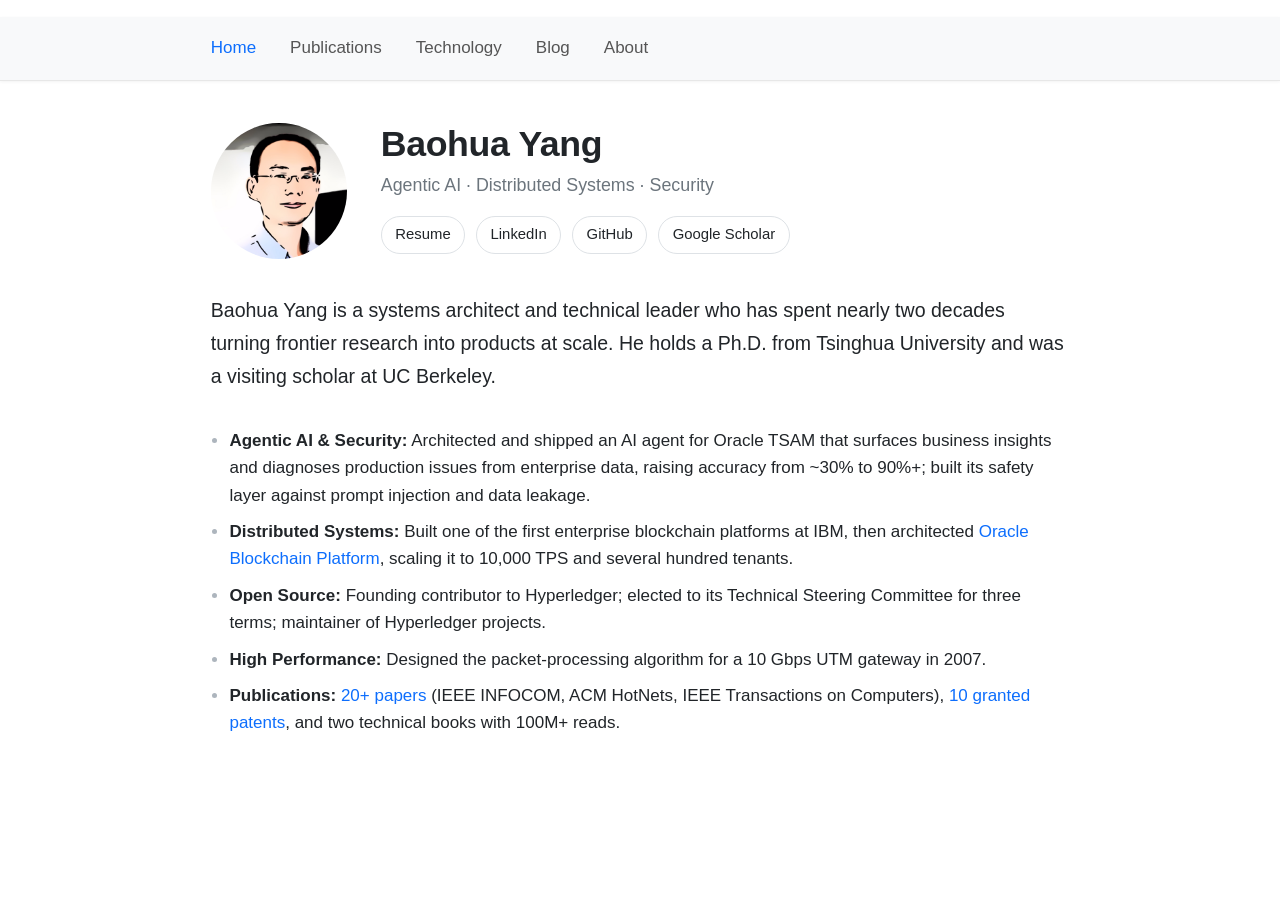
==== commit 934fc8b2: "Rewrite homepage bio, update resume, move patents to publications, and tidy site navigation" ====
--- a/index.html
+++ b/index.html
@@ -6,10 +6,16 @@
     <meta charset="utf-8">
     <meta http-equiv="X-UA-Compatible" content="IE=edge">
     <meta name="viewport" content="width=device-width, initial-scale=1">
-    <meta name="description" content="Baohua Yang - Bridging research and product innovation in AI, Agentic Systems, Blockchain and Fintech">
+    <meta name="description" content="Baohua Yang is a systems architect and technical leader in agentic AI, distributed systems, and security.">
     <meta name="author" content="Baohua Yang">
+    <meta property="og:type" content="profile">
+    <meta property="og:title" content="Baohua Yang - Systems Architect &amp; Technical Leader">
+    <meta property="og:description" content="Systems architect and technical leader who has spent nearly two decades turning frontier research into products at scale.">
+    <meta property="og:url" content="https://baohua.ai/">
+    <meta property="og:image" content="https://baohua.ai/img/me.png">
+    <meta name="twitter:card" content="summary">
 
-    <title>Baohua Yang - AI, Product & Engineering</title>
+    <title>Baohua Yang - Systems Architect &amp; Technical Leader</title>
 
     <!-- Bootstrap 5 CSS -->
     <link href="https://cdn.jsdelivr.net/npm/bootstrap@5.3.2/dist/css/bootstrap.min.css" rel="stylesheet"
@@ -19,7 +25,26 @@
     <link href="navbar.css" rel="stylesheet">
     <!-- Custom styles for this template -->
     <link href="sticky-footer-navbar.css" rel="stylesheet">
+    <link rel="icon" href="favicon.svg" type="image/svg+xml">
 
+    <style>
+        .profile { margin: 2.5rem auto 3rem; color: #212529; }
+        .profile-head { display: flex; align-items: center; gap: 2rem; margin-bottom: 2rem; }
+        .profile-head .avatar { width: 136px; height: 136px; border-radius: 50%; object-fit: cover; flex-shrink: 0; }
+        .profile-head h1 { font-size: 2.1rem; font-weight: 600; letter-spacing: -.01em; margin: 0 0 .25rem; }
+        .profile-head .tagline { color: #6c757d; font-size: 1.05rem; margin: 0 0 .9rem; }
+        .profile-head .tagline span { white-space: nowrap; }
+        .profile-links a { display: inline-block; font-size: .875rem; padding: .3rem .8rem; margin: 0 .35rem .35rem 0;
+            border: 1px solid #dee2e6; border-radius: 999px; color: #212529; text-decoration: none; }
+        .profile-links a:hover { border-color: #0d6efd; color: #0d6efd; }
+        .profile .summary { font-size: 1.15rem; line-height: 1.7; margin-bottom: 2rem; }
+        .highlights { padding-left: 1.1rem; margin: 0; }
+        .highlights li { margin-bottom: .55rem; line-height: 1.6; }
+        .highlights li::marker { color: #adb5bd; }
+        @media (max-width: 640px) {
+            .profile-head { flex-direction: column; text-align: center; gap: 1rem; }
+        }
+    </style>
 </head>
 
 <!-- The #page-top ID is part of the scrolling feature - the data-bs-spy and data-bs-target are part of the built-in Bootstrap scrollspy function -->
@@ -29,61 +54,55 @@
     <!-- Static navbar -->
     <nav class="navbar navbar-expand-lg navbar-light bg-light">
         <div class="container">
-            <a class="navbar-brand" href="#">@</a>
-            <button class="navbar-toggler" type="button" data-bs-toggle="collapse" data-bs-target="#navbar"
+            <button class="navbar-toggler ms-auto" type="button" data-bs-toggle="collapse" data-bs-target="#navbar"
                 aria-controls="navbar" aria-expanded="false" aria-label="Toggle navigation">
                 <span class="navbar-toggler-icon"></span>
             </button>
             <div id="navbar" class="collapse navbar-collapse">
                 <ul class="navbar-nav me-auto mb-2 mb-lg-0">
                     <li class="nav-item"><a class="nav-link active" aria-current="page" href="index.html">Home</a></li>
-                    <li class="nav-item"><a class="nav-link" href="publication.html">Publication</a></li>
+                    <li class="nav-item"><a class="nav-link" href="publication.html">Publications</a></li>
                     <li class="nav-item"><a class="nav-link" href="tech.html">Technology</a></li>
-                    <li class="nav-item"><a class="nav-link" href="https://yeasy.blogspot.com/" target="_blank">Blog</a>
-                    </li>
-                    <li class="nav-item"><a class="nav-link" href="https://github.com/yeasy" target="_blank">Project</a>
+                    <li class="nav-item"><a class="nav-link" href="https://yeasy.blogspot.com/" target="_blank" rel="noopener">Blog</a>
                     </li>
                     <li class="nav-item"><a class="nav-link" href="about.html">About</a></li>
                 </ul>
-                <form class="d-flex" role="search" action="https://www.google.com/search" method="GET" target="_blank">
-                    <input type="hidden" name="sitesearch" value="yeasy.github.io">
-                    <input class="form-control me-2" type="search" name="q" placeholder="Keyword" aria-label="Search">
-                    <button class="btn btn-outline-success" type="submit">Search</button>
-                </form>
             </div><!--/.nav-collapse -->
         </div><!--/.container-fluid -->
     </nav>
 
     <!-- Begin page content -->
     <div class="container">
-        <div class="page-header">
-            <img src="img/me.png" class="img-fluid">
+        <div class="profile">
+            <header class="profile-head">
+                <img src="img/me.png" class="avatar" alt="Baohua Yang">
+                <div>
+                    <h1>Baohua Yang</h1>
+                    <p class="tagline"><span>Agentic AI</span> &middot; <span>Distributed Systems</span> &middot; <span>Security</span></p>
+                    <div class="profile-links">
+                        <a href="personal/cv_en.pdf" target="_blank" rel="noopener">Resume</a>
+                        <a href="https://www.linkedin.com/in/baohua" target="_blank" rel="noopener">LinkedIn</a>
+                        <a href="https://github.com/yeasy" target="_blank" rel="noopener">GitHub</a>
+                        <a href="https://scholar.google.com/citations?user=Lu8ceFIAAAAJ" target="_blank" rel="noopener">Google Scholar</a>
+                    </div>
+                </div>
+            </header>
+            <p class="summary">
+                Baohua Yang is a systems architect and technical leader who has spent nearly two decades turning frontier research into products at scale. He holds a Ph.D. from Tsinghua University and was a visiting scholar at UC Berkeley.
+            </p>
+            <ul class="highlights">
+                <li><strong>Agentic AI &amp; Security:</strong> Architected and shipped an AI agent for Oracle TSAM that surfaces business insights and diagnoses production issues from enterprise data, raising accuracy from ~30% to 90%+; built its safety layer against prompt injection and data leakage.</li>
+                <li><strong>Distributed Systems:</strong> Built one of the first enterprise blockchain platforms at IBM, then architected <a href="https://www.oracle.com/blockchain/cloud-platform/" target="_blank" rel="noopener">Oracle Blockchain Platform</a>, scaling it to 10,000 TPS and several hundred tenants.</li>
+                <li><strong>Open Source:</strong> Founding contributor to Hyperledger; elected to its Technical Steering Committee for three terms; maintainer of Hyperledger projects.</li>
+                <li><strong>High Performance:</strong> Designed the packet-processing algorithm for a 10 Gbps UTM gateway in 2007.</li>
+                <li><strong>Publications:</strong> <a href="publication.html#papers">20+ papers</a> (IEEE INFOCOM, ACM HotNets, IEEE Transactions on Computers), <a href="publication.html#patents">10 granted patents</a>, and two technical books with 100M+ reads.</li>
+            </ul>
         </div>
-        <div class="container">
-            <p>
-                Baohua Yang is a technology leader who bridges cutting-edge research with real-world product delivery. He currently leads AI research and development for the advanced enterprise products at Oracle, and previously drove innovations in FinTech and Cloud at IBM Research. With a passion for turning emerging technologies into products people actually use, his work spans AI systems, generative AI, agentic systems, Web3, and modern distributed architectures.
-            </p>
-            <p>
-                With 15+ years of hands-on experience as both a researcher and an engineer, he brings a rare combination of deep technical expertise and product thinking — from designing algorithms and system architectures to shipping enterprise-grade solutions that solve real problems.
-            </p>
-            <p>
-                As an active open-source contributor with <a href="https://github.com/yeasy">4,400+ GitHub followers</a>, he has contributed to major projects including <a href="https://www.hyperledger.org">Hyperledger Fabric</a>, <a href="https://openstack.org">OpenStack</a>, and <a href="https://opendaylight.org">OpenDaylight</a>, and has led projects such as <a href="https://github.com/hyperledger/cello">Hyperledger Cello</a> and <a href="https://github.com/hyperledger/fabric-sdk-py">Hyperledger Fabric-SDK-Py</a>. He previously served on the <a href="https://www.hyperledger.org/about/leadership">Technical Steering Committee (TSC)</a> and chaired the Technical Working Group in China (TWGC).
-            </p>
-            <p>
-                He has <a href="https://scholar.google.com/citations?user=Lu8ceFIAAAAJ">published</a> 20+ papers in top-tier venues (IEEE INFOCOM, IEEE Trans. on Computers, ACM SIGCOMM, etc.) and authored multiple <a href="publication.html">technical books</a> and <a href="publication.html#patents">patents</a>. His open-source technical books — including <a href="https://github.com/yeasy/docker_practice">Docker Practice</a> and <a href="https://github.com/yeasy/blockchain_guide">Blockchain Guide</a> — have accumulated over 100 million reads, helping developers worldwide get hands-on with emerging technologies. He also serves as a TPC member and reviewer for leading academic conferences and journals.
-            </p>
-            <p>
-                Resume: <a href="personal/cv_en.pdf">PDF</a> | <a href="https://www.linkedin.com/in/baohua">LinkedIn</a>
-            </p>
-        </div>
-        <footer class="footer mt-auto py-3 bg-light">
-            <div class="container">
-                <p class="text-muted">Last Update: Mar 24, 2026</p>
-            </div>
+        <footer>
             <div class="container">
                 <!-- Start of StatCounter Code -->
                 <script type="text/javascript">
-                    var sc_project = 4818950; var sc_invisible = 0; var sc_partition = 54; var sc_click_stat = 1; var sc_security = "b75e3067"; </script>
+                    var sc_project = 4818950; var sc_invisible = 1; var sc_partition = 54; var sc_click_stat = 1; var sc_security = "b75e3067"; </script>
                 <script type="text/javascript" src="https://www.statcounter.com/counter/counter.js" async></script>
                 <noscript>
                     <div class="statcounter"><a title="customisable counter"
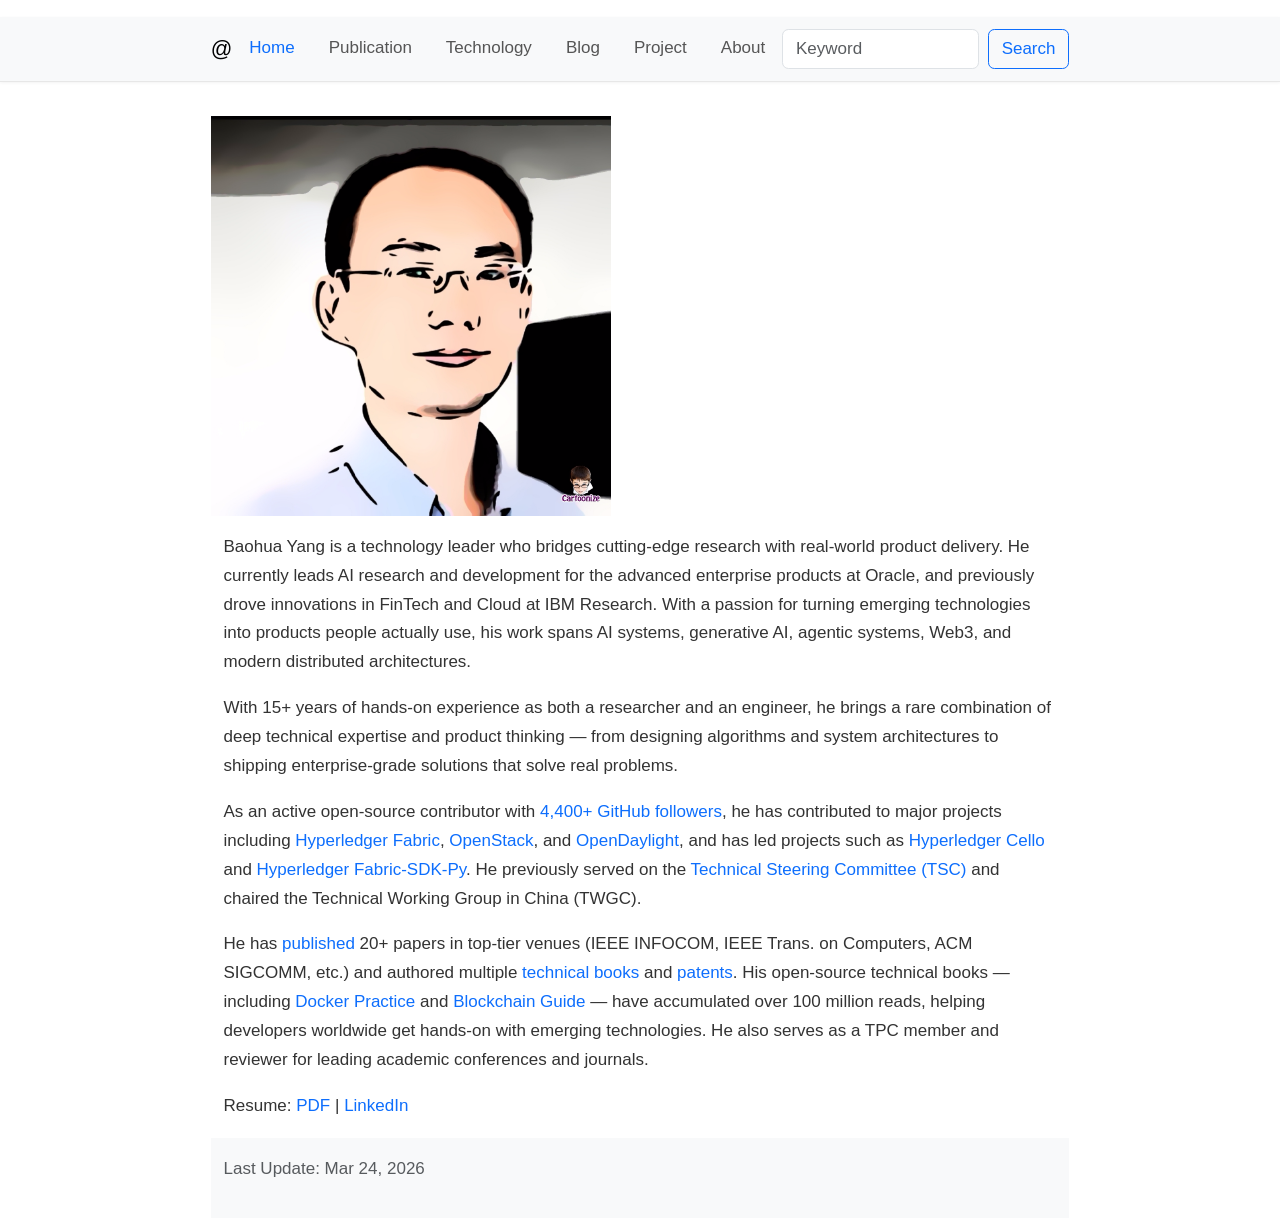
==== commit 998f9eaf: "Integrate patent list into publications page" ====
--- a/index.html
+++ b/index.html
@@ -6,16 +6,10 @@
     <meta charset="utf-8">
     <meta http-equiv="X-UA-Compatible" content="IE=edge">
     <meta name="viewport" content="width=device-width, initial-scale=1">
-    <meta name="description" content="Baohua Yang is a systems architect and technical leader in agentic AI, distributed systems, and security.">
+    <meta name="description" content="Baohua Yang - Bridging research and product innovation in AI, Agentic Systems, Blockchain and Fintech">
     <meta name="author" content="Baohua Yang">
-    <meta property="og:type" content="profile">
-    <meta property="og:title" content="Baohua Yang - Systems Architect &amp; Technical Leader">
-    <meta property="og:description" content="Systems architect and technical leader who has spent nearly two decades turning frontier research into products at scale.">
-    <meta property="og:url" content="https://baohua.ai/">
-    <meta property="og:image" content="https://baohua.ai/img/me.png">
-    <meta name="twitter:card" content="summary">
 
-    <title>Baohua Yang - Systems Architect &amp; Technical Leader</title>
+    <title>Baohua Yang - AI, Product & Engineering</title>
 
     <!-- Bootstrap 5 CSS -->
     <link href="https://cdn.jsdelivr.net/npm/bootstrap@5.3.2/dist/css/bootstrap.min.css" rel="stylesheet"
@@ -25,26 +19,7 @@
     <link href="navbar.css" rel="stylesheet">
     <!-- Custom styles for this template -->
     <link href="sticky-footer-navbar.css" rel="stylesheet">
-    <link rel="icon" href="favicon.svg" type="image/svg+xml">
 
-    <style>
-        .profile { margin: 2.5rem auto 3rem; color: #212529; }
-        .profile-head { display: flex; align-items: center; gap: 2rem; margin-bottom: 2rem; }
-        .profile-head .avatar { width: 136px; height: 136px; border-radius: 50%; object-fit: cover; flex-shrink: 0; }
-        .profile-head h1 { font-size: 2.1rem; font-weight: 600; letter-spacing: -.01em; margin: 0 0 .25rem; }
-        .profile-head .tagline { color: #6c757d; font-size: 1.05rem; margin: 0 0 .9rem; }
-        .profile-head .tagline span { white-space: nowrap; }
-        .profile-links a { display: inline-block; font-size: .875rem; padding: .3rem .8rem; margin: 0 .35rem .35rem 0;
-            border: 1px solid #dee2e6; border-radius: 999px; color: #212529; text-decoration: none; }
-        .profile-links a:hover { border-color: #0d6efd; color: #0d6efd; }
-        .profile .summary { font-size: 1.15rem; line-height: 1.7; margin-bottom: 2rem; }
-        .highlights { padding-left: 1.1rem; margin: 0; }
-        .highlights li { margin-bottom: .55rem; line-height: 1.6; }
-        .highlights li::marker { color: #adb5bd; }
-        @media (max-width: 640px) {
-            .profile-head { flex-direction: column; text-align: center; gap: 1rem; }
-        }
-    </style>
 </head>
 
 <!-- The #page-top ID is part of the scrolling feature - the data-bs-spy and data-bs-target are part of the built-in Bootstrap scrollspy function -->
@@ -54,55 +29,61 @@
     <!-- Static navbar -->
     <nav class="navbar navbar-expand-lg navbar-light bg-light">
         <div class="container">
-            <button class="navbar-toggler ms-auto" type="button" data-bs-toggle="collapse" data-bs-target="#navbar"
+            <a class="navbar-brand" href="#">@</a>
+            <button class="navbar-toggler" type="button" data-bs-toggle="collapse" data-bs-target="#navbar"
                 aria-controls="navbar" aria-expanded="false" aria-label="Toggle navigation">
                 <span class="navbar-toggler-icon"></span>
             </button>
             <div id="navbar" class="collapse navbar-collapse">
                 <ul class="navbar-nav me-auto mb-2 mb-lg-0">
                     <li class="nav-item"><a class="nav-link active" aria-current="page" href="index.html">Home</a></li>
-                    <li class="nav-item"><a class="nav-link" href="publication.html">Publications</a></li>
+                    <li class="nav-item"><a class="nav-link" href="publication.html">Publication</a></li>
                     <li class="nav-item"><a class="nav-link" href="tech.html">Technology</a></li>
-                    <li class="nav-item"><a class="nav-link" href="https://yeasy.blogspot.com/" target="_blank" rel="noopener">Blog</a>
+                    <li class="nav-item"><a class="nav-link" href="https://yeasy.blogspot.com/" target="_blank">Blog</a>
+                    </li>
+                    <li class="nav-item"><a class="nav-link" href="https://github.com/yeasy" target="_blank">Project</a>
                     </li>
                     <li class="nav-item"><a class="nav-link" href="about.html">About</a></li>
                 </ul>
+                <form class="d-flex" role="search" action="https://www.google.com/search" method="GET" target="_blank">
+                    <input type="hidden" name="sitesearch" value="yeasy.github.io">
+                    <input class="form-control me-2" type="search" name="q" placeholder="Keyword" aria-label="Search">
+                    <button class="btn btn-outline-success" type="submit">Search</button>
+                </form>
             </div><!--/.nav-collapse -->
         </div><!--/.container-fluid -->
     </nav>
 
     <!-- Begin page content -->
     <div class="container">
-        <div class="profile">
-            <header class="profile-head">
-                <img src="img/me.png" class="avatar" alt="Baohua Yang">
-                <div>
-                    <h1>Baohua Yang</h1>
-                    <p class="tagline"><span>Agentic AI</span> &middot; <span>Distributed Systems</span> &middot; <span>Security</span></p>
-                    <div class="profile-links">
-                        <a href="personal/cv_en.pdf" target="_blank" rel="noopener">Resume</a>
-                        <a href="https://www.linkedin.com/in/baohua" target="_blank" rel="noopener">LinkedIn</a>
-                        <a href="https://github.com/yeasy" target="_blank" rel="noopener">GitHub</a>
-                        <a href="https://scholar.google.com/citations?user=Lu8ceFIAAAAJ" target="_blank" rel="noopener">Google Scholar</a>
-                    </div>
-                </div>
-            </header>
-            <p class="summary">
-                Baohua Yang is a systems architect and technical leader who has spent nearly two decades turning frontier research into products at scale. He holds a Ph.D. from Tsinghua University and was a visiting scholar at UC Berkeley.
+        <div class="page-header">
+            <img src="img/me.png" class="img-fluid">
+        </div>
+        <div class="container">
+            <p>
+                Baohua Yang is a technology leader who bridges cutting-edge research with real-world product delivery. He currently leads AI research and development for the advanced enterprise products at Oracle, and previously drove innovations in FinTech and Cloud at IBM Research. With a passion for turning emerging technologies into products people actually use, his work spans AI systems, generative AI, agentic systems, Web3, and modern distributed architectures.
             </p>
-            <ul class="highlights">
-                <li><strong>Agentic AI &amp; Security:</strong> Architected and shipped an AI agent for Oracle TSAM that surfaces business insights and diagnoses production issues from enterprise data, raising accuracy from ~30% to 90%+; built its safety layer against prompt injection and data leakage.</li>
-                <li><strong>Distributed Systems:</strong> Built one of the first enterprise blockchain platforms at IBM, then architected <a href="https://www.oracle.com/blockchain/cloud-platform/" target="_blank" rel="noopener">Oracle Blockchain Platform</a>, scaling it to 10,000 TPS and several hundred tenants.</li>
-                <li><strong>Open Source:</strong> Founding contributor to Hyperledger; elected to its Technical Steering Committee for three terms; maintainer of Hyperledger projects.</li>
-                <li><strong>High Performance:</strong> Designed the packet-processing algorithm for a 10 Gbps UTM gateway in 2007.</li>
-                <li><strong>Publications:</strong> <a href="publication.html#papers">20+ papers</a> (IEEE INFOCOM, ACM HotNets, IEEE Transactions on Computers), <a href="publication.html#patents">10 granted patents</a>, and two technical books with 100M+ reads.</li>
-            </ul>
+            <p>
+                With 15+ years of hands-on experience as both a researcher and an engineer, he brings a rare combination of deep technical expertise and product thinking — from designing algorithms and system architectures to shipping enterprise-grade solutions that solve real problems.
+            </p>
+            <p>
+                As an active open-source contributor with <a href="https://github.com/yeasy">4,400+ GitHub followers</a>, he has contributed to major projects including <a href="https://www.hyperledger.org">Hyperledger Fabric</a>, <a href="https://openstack.org">OpenStack</a>, and <a href="https://opendaylight.org">OpenDaylight</a>, and has led projects such as <a href="https://github.com/hyperledger/cello">Hyperledger Cello</a> and <a href="https://github.com/hyperledger/fabric-sdk-py">Hyperledger Fabric-SDK-Py</a>. He previously served on the <a href="https://www.hyperledger.org/about/leadership">Technical Steering Committee (TSC)</a> and chaired the Technical Working Group in China (TWGC).
+            </p>
+            <p>
+                He has <a href="https://scholar.google.com/citations?user=Lu8ceFIAAAAJ">published</a> 20+ papers in top-tier venues (IEEE INFOCOM, IEEE Trans. on Computers, ACM SIGCOMM, etc.) and authored multiple <a href="publication.html">technical books</a> and <a href="publication.html#patents">patents</a>. His open-source technical books — including <a href="https://github.com/yeasy/docker_practice">Docker Practice</a> and <a href="https://github.com/yeasy/blockchain_guide">Blockchain Guide</a> — have accumulated over 100 million reads, helping developers worldwide get hands-on with emerging technologies. He also serves as a TPC member and reviewer for leading academic conferences and journals.
+            </p>
+            <p>
+                Resume: <a href="personal/cv_en.pdf">PDF</a> | <a href="https://www.linkedin.com/in/baohua">LinkedIn</a>
+            </p>
         </div>
-        <footer>
+        <footer class="footer mt-auto py-3 bg-light">
+            <div class="container">
+                <p class="text-muted">Last Update: Mar 24, 2026</p>
+            </div>
             <div class="container">
                 <!-- Start of StatCounter Code -->
                 <script type="text/javascript">
-                    var sc_project = 4818950; var sc_invisible = 1; var sc_partition = 54; var sc_click_stat = 1; var sc_security = "b75e3067"; </script>
+                    var sc_project = 4818950; var sc_invisible = 0; var sc_partition = 54; var sc_click_stat = 1; var sc_security = "b75e3067"; </script>
                 <script type="text/javascript" src="https://www.statcounter.com/counter/counter.js" async></script>
                 <noscript>
                     <div class="statcounter"><a title="customisable counter"
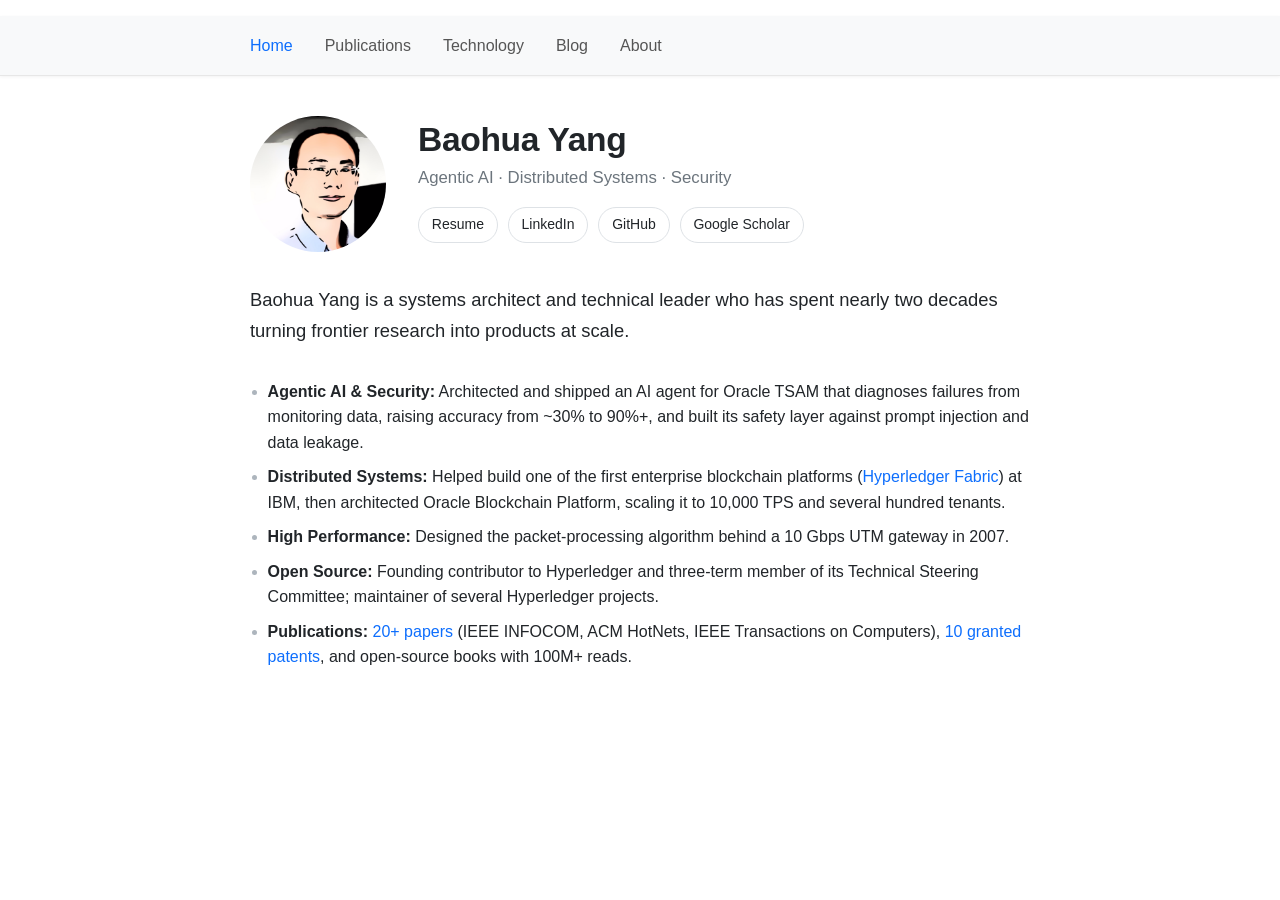
==== commit c11ccf2d: "Rewrite homepage bio, update resume, move patents to publications, and tidy site navigation" ====
--- a/index.html
+++ b/index.html
@@ -6,10 +6,16 @@
     <meta charset="utf-8">
     <meta http-equiv="X-UA-Compatible" content="IE=edge">
     <meta name="viewport" content="width=device-width, initial-scale=1">
-    <meta name="description" content="Baohua Yang - Bridging research and product innovation in AI, Agentic Systems, Blockchain and Fintech">
+    <meta name="description" content="Baohua Yang is a systems architect and technical leader in agentic AI, distributed systems, and security.">
     <meta name="author" content="Baohua Yang">
+    <meta property="og:type" content="profile">
+    <meta property="og:title" content="Baohua Yang - Systems Architect &amp; Technical Leader">
+    <meta property="og:description" content="Systems architect and technical leader who has spent nearly two decades turning frontier research into products at scale.">
+    <meta property="og:url" content="https://baohua.ai/">
+    <meta property="og:image" content="https://baohua.ai/img/me.png">
+    <meta name="twitter:card" content="summary">
 
-    <title>Baohua Yang - AI, Product & Engineering</title>
+    <title>Baohua Yang - Systems Architect &amp; Technical Leader</title>
 
     <!-- Bootstrap 5 CSS -->
     <link href="https://cdn.jsdelivr.net/npm/bootstrap@5.3.2/dist/css/bootstrap.min.css" rel="stylesheet"
@@ -19,7 +25,26 @@
     <link href="navbar.css" rel="stylesheet">
     <!-- Custom styles for this template -->
     <link href="sticky-footer-navbar.css" rel="stylesheet">
+    <link rel="icon" href="favicon.svg" type="image/svg+xml">
 
+    <style>
+        .profile { max-width: 780px; margin: 2.5rem auto 3rem; color: #212529; }
+        .profile-head { display: flex; align-items: center; gap: 2rem; margin-bottom: 2rem; }
+        .profile-head .avatar { width: 136px; height: 136px; border-radius: 50%; object-fit: cover; flex-shrink: 0; }
+        .profile-head h1 { font-size: 2.1rem; font-weight: 600; letter-spacing: -.01em; margin: 0 0 .25rem; }
+        .profile-head .tagline { color: #6c757d; font-size: 1.05rem; margin: 0 0 .9rem; }
+        .profile-head .tagline span { white-space: nowrap; }
+        .profile-links a { display: inline-block; font-size: .875rem; padding: .3rem .8rem; margin: 0 .35rem .35rem 0;
+            border: 1px solid #dee2e6; border-radius: 999px; color: #212529; text-decoration: none; }
+        .profile-links a:hover { border-color: #0d6efd; color: #0d6efd; }
+        .profile .summary { font-size: 1.15rem; line-height: 1.7; margin-bottom: 2rem; }
+        .highlights { padding-left: 1.1rem; margin: 0; }
+        .highlights li { margin-bottom: .55rem; line-height: 1.6; }
+        .highlights li::marker { color: #adb5bd; }
+        @media (max-width: 640px) {
+            .profile-head { flex-direction: column; text-align: center; gap: 1rem; }
+        }
+    </style>
 </head>
 
 <!-- The #page-top ID is part of the scrolling feature - the data-bs-spy and data-bs-target are part of the built-in Bootstrap scrollspy function -->
@@ -29,61 +54,55 @@
     <!-- Static navbar -->
     <nav class="navbar navbar-expand-lg navbar-light bg-light">
         <div class="container">
-            <a class="navbar-brand" href="#">@</a>
-            <button class="navbar-toggler" type="button" data-bs-toggle="collapse" data-bs-target="#navbar"
+            <button class="navbar-toggler ms-auto" type="button" data-bs-toggle="collapse" data-bs-target="#navbar"
                 aria-controls="navbar" aria-expanded="false" aria-label="Toggle navigation">
                 <span class="navbar-toggler-icon"></span>
             </button>
             <div id="navbar" class="collapse navbar-collapse">
                 <ul class="navbar-nav me-auto mb-2 mb-lg-0">
                     <li class="nav-item"><a class="nav-link active" aria-current="page" href="index.html">Home</a></li>
-                    <li class="nav-item"><a class="nav-link" href="publication.html">Publication</a></li>
+                    <li class="nav-item"><a class="nav-link" href="publication.html">Publications</a></li>
                     <li class="nav-item"><a class="nav-link" href="tech.html">Technology</a></li>
-                    <li class="nav-item"><a class="nav-link" href="https://yeasy.blogspot.com/" target="_blank">Blog</a>
-                    </li>
-                    <li class="nav-item"><a class="nav-link" href="https://github.com/yeasy" target="_blank">Project</a>
+                    <li class="nav-item"><a class="nav-link" href="https://yeasy.blogspot.com/" target="_blank" rel="noopener">Blog</a>
                     </li>
                     <li class="nav-item"><a class="nav-link" href="about.html">About</a></li>
                 </ul>
-                <form class="d-flex" role="search" action="https://www.google.com/search" method="GET" target="_blank">
-                    <input type="hidden" name="sitesearch" value="yeasy.github.io">
-                    <input class="form-control me-2" type="search" name="q" placeholder="Keyword" aria-label="Search">
-                    <button class="btn btn-outline-success" type="submit">Search</button>
-                </form>
             </div><!--/.nav-collapse -->
         </div><!--/.container-fluid -->
     </nav>
 
     <!-- Begin page content -->
     <div class="container">
-        <div class="page-header">
-            <img src="img/me.png" class="img-fluid">
+        <div class="profile">
+            <header class="profile-head">
+                <img src="img/me.png" class="avatar" alt="Baohua Yang">
+                <div>
+                    <h1>Baohua Yang</h1>
+                    <p class="tagline"><span>Agentic AI</span> &middot; <span>Distributed Systems</span> &middot; <span>Security</span></p>
+                    <div class="profile-links">
+                        <a href="personal/cv_en.pdf" target="_blank" rel="noopener">Resume</a>
+                        <a href="https://www.linkedin.com/in/baohua" target="_blank" rel="noopener">LinkedIn</a>
+                        <a href="https://github.com/yeasy" target="_blank" rel="noopener">GitHub</a>
+                        <a href="https://scholar.google.com/citations?user=Lu8ceFIAAAAJ" target="_blank" rel="noopener">Google Scholar</a>
+                    </div>
+                </div>
+            </header>
+            <p class="summary">
+                Baohua Yang is a systems architect and technical leader who has spent nearly two decades turning frontier research into products at scale.
+            </p>
+            <ul class="highlights">
+                <li><strong>Agentic AI &amp; Security:</strong> Architected and shipped an AI agent for Oracle TSAM that diagnoses failures from monitoring data, raising accuracy from ~30% to 90%+, and built its safety layer against prompt injection and data leakage.</li>
+                <li><strong>Distributed Systems:</strong> Helped build one of the first enterprise blockchain platforms (<a href="https://www.lfdecentralizedtrust.org/projects/fabric" target="_blank" rel="noopener">Hyperledger Fabric</a>) at IBM, then architected Oracle Blockchain Platform, scaling it to 10,000 TPS and several hundred tenants.</li>
+                <li><strong>High Performance:</strong> Designed the packet-processing algorithm behind a 10 Gbps UTM gateway in 2007.</li>
+                <li><strong>Open Source:</strong> Founding contributor to Hyperledger and three-term member of its Technical Steering Committee; maintainer of several Hyperledger projects.</li>
+                <li><strong>Publications:</strong> <a href="publication.html#papers">20+ papers</a> (IEEE INFOCOM, ACM HotNets, IEEE Transactions on Computers), <a href="publication.html#patents">10 granted patents</a>, and open-source books with 100M+ reads.</li>
+            </ul>
         </div>
-        <div class="container">
-            <p>
-                Baohua Yang is a technology leader who bridges cutting-edge research with real-world product delivery. He currently leads AI research and development for the advanced enterprise products at Oracle, and previously drove innovations in FinTech and Cloud at IBM Research. With a passion for turning emerging technologies into products people actually use, his work spans AI systems, generative AI, agentic systems, Web3, and modern distributed architectures.
-            </p>
-            <p>
-                With 15+ years of hands-on experience as both a researcher and an engineer, he brings a rare combination of deep technical expertise and product thinking — from designing algorithms and system architectures to shipping enterprise-grade solutions that solve real problems.
-            </p>
-            <p>
-                As an active open-source contributor with <a href="https://github.com/yeasy">4,400+ GitHub followers</a>, he has contributed to major projects including <a href="https://www.hyperledger.org">Hyperledger Fabric</a>, <a href="https://openstack.org">OpenStack</a>, and <a href="https://opendaylight.org">OpenDaylight</a>, and has led projects such as <a href="https://github.com/hyperledger/cello">Hyperledger Cello</a> and <a href="https://github.com/hyperledger/fabric-sdk-py">Hyperledger Fabric-SDK-Py</a>. He previously served on the <a href="https://www.hyperledger.org/about/leadership">Technical Steering Committee (TSC)</a> and chaired the Technical Working Group in China (TWGC).
-            </p>
-            <p>
-                He has <a href="https://scholar.google.com/citations?user=Lu8ceFIAAAAJ">published</a> 20+ papers in top-tier venues (IEEE INFOCOM, IEEE Trans. on Computers, ACM SIGCOMM, etc.) and authored multiple <a href="publication.html">technical books</a> and <a href="publication.html#patents">patents</a>. His open-source technical books — including <a href="https://github.com/yeasy/docker_practice">Docker Practice</a> and <a href="https://github.com/yeasy/blockchain_guide">Blockchain Guide</a> — have accumulated over 100 million reads, helping developers worldwide get hands-on with emerging technologies. He also serves as a TPC member and reviewer for leading academic conferences and journals.
-            </p>
-            <p>
-                Resume: <a href="personal/cv_en.pdf">PDF</a> | <a href="https://www.linkedin.com/in/baohua">LinkedIn</a>
-            </p>
-        </div>
-        <footer class="footer mt-auto py-3 bg-light">
-            <div class="container">
-                <p class="text-muted">Last Update: Mar 24, 2026</p>
-            </div>
+        <footer>
             <div class="container">
                 <!-- Start of StatCounter Code -->
                 <script type="text/javascript">
-                    var sc_project = 4818950; var sc_invisible = 0; var sc_partition = 54; var sc_click_stat = 1; var sc_security = "b75e3067"; </script>
+                    var sc_project = 4818950; var sc_invisible = 1; var sc_partition = 54; var sc_click_stat = 1; var sc_security = "b75e3067"; </script>
                 <script type="text/javascript" src="https://www.statcounter.com/counter/counter.js" async></script>
                 <noscript>
                     <div class="statcounter"><a title="customisable counter"
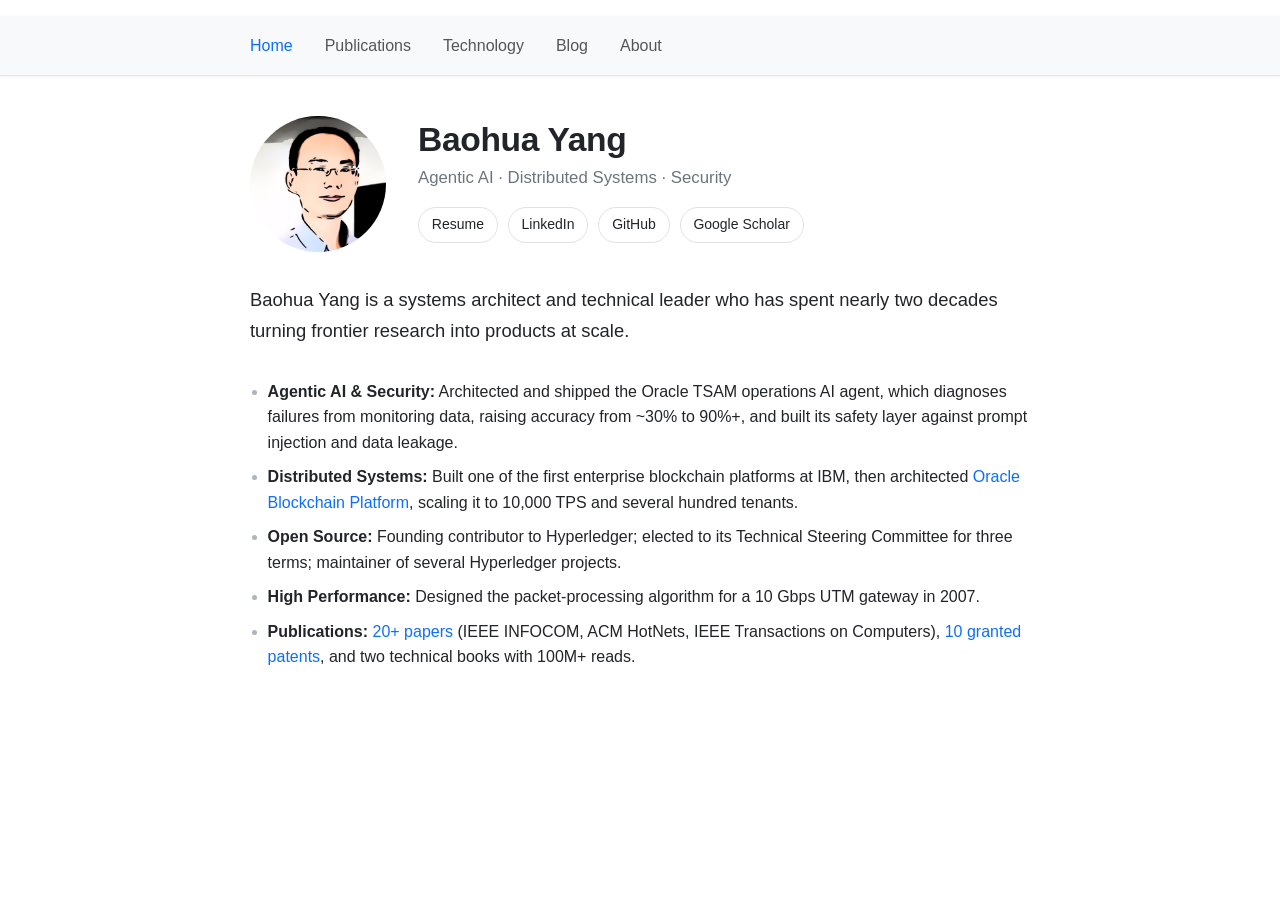
==== commit cfcaae65: "Rewrite homepage bio, update resume, move patents to publications, and tidy site navigation" ====
--- a/index.html
+++ b/index.html
@@ -91,11 +91,11 @@
                 Baohua Yang is a systems architect and technical leader who has spent nearly two decades turning frontier research into products at scale.
             </p>
             <ul class="highlights">
-                <li><strong>Agentic AI &amp; Security:</strong> Architected and shipped an AI agent for Oracle TSAM that diagnoses failures from monitoring data, raising accuracy from ~30% to 90%+, and built its safety layer against prompt injection and data leakage.</li>
-                <li><strong>Distributed Systems:</strong> Helped build one of the first enterprise blockchain platforms (<a href="https://www.lfdecentralizedtrust.org/projects/fabric" target="_blank" rel="noopener">Hyperledger Fabric</a>) at IBM, then architected Oracle Blockchain Platform, scaling it to 10,000 TPS and several hundred tenants.</li>
-                <li><strong>High Performance:</strong> Designed the packet-processing algorithm behind a 10 Gbps UTM gateway in 2007.</li>
-                <li><strong>Open Source:</strong> Founding contributor to Hyperledger and three-term member of its Technical Steering Committee; maintainer of several Hyperledger projects.</li>
-                <li><strong>Publications:</strong> <a href="publication.html#papers">20+ papers</a> (IEEE INFOCOM, ACM HotNets, IEEE Transactions on Computers), <a href="publication.html#patents">10 granted patents</a>, and open-source books with 100M+ reads.</li>
+                <li><strong>Agentic AI &amp; Security:</strong> Architected and shipped the Oracle TSAM operations AI agent, which diagnoses failures from monitoring data, raising accuracy from ~30% to 90%+, and built its safety layer against prompt injection and data leakage.</li>
+                <li><strong>Distributed Systems:</strong> Built one of the first enterprise blockchain platforms at IBM, then architected <a href="https://www.oracle.com/blockchain/cloud-platform/" target="_blank" rel="noopener">Oracle Blockchain Platform</a>, scaling it to 10,000 TPS and several hundred tenants.</li>
+                <li><strong>Open Source:</strong> Founding contributor to Hyperledger; elected to its Technical Steering Committee for three terms; maintainer of several Hyperledger projects.</li>
+                <li><strong>High Performance:</strong> Designed the packet-processing algorithm for a 10 Gbps UTM gateway in 2007.</li>
+                <li><strong>Publications:</strong> <a href="publication.html#papers">20+ papers</a> (IEEE INFOCOM, ACM HotNets, IEEE Transactions on Computers), <a href="publication.html#patents">10 granted patents</a>, and two technical books with 100M+ reads.</li>
             </ul>
         </div>
         <footer>
